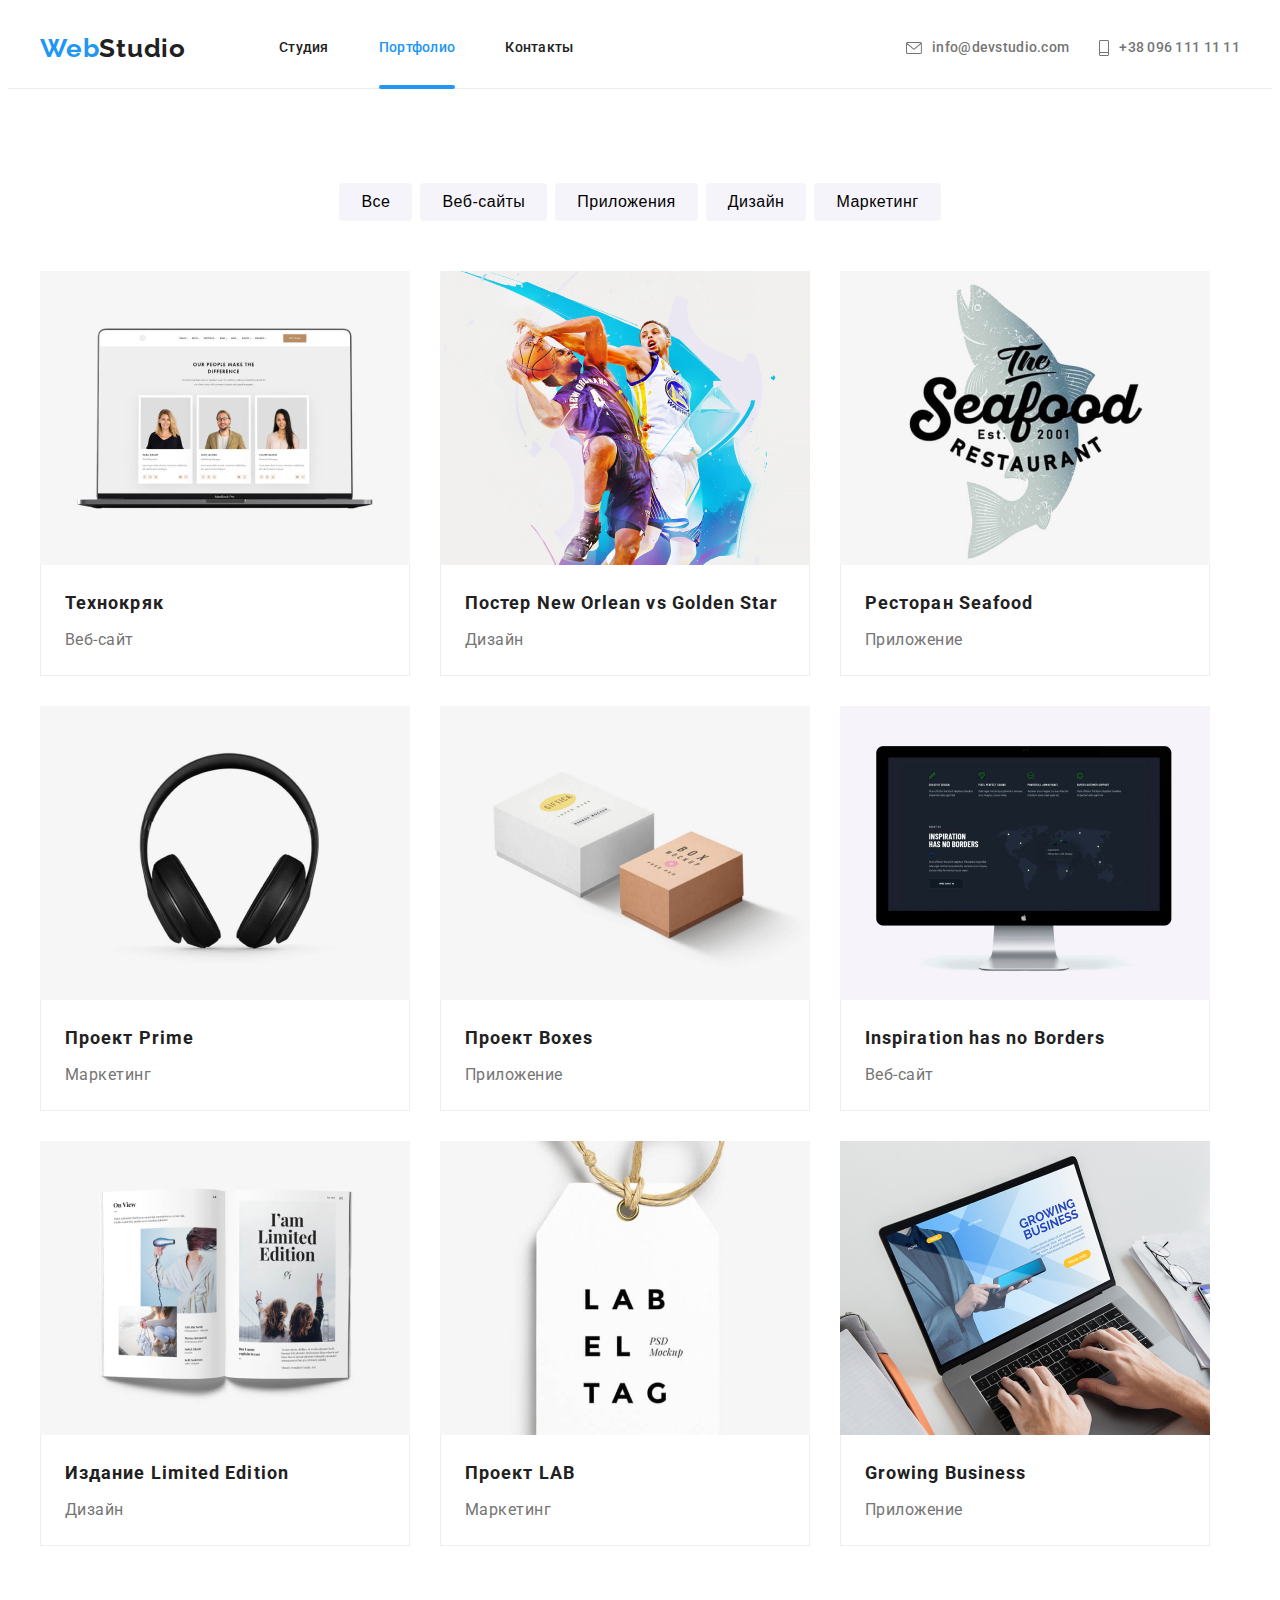
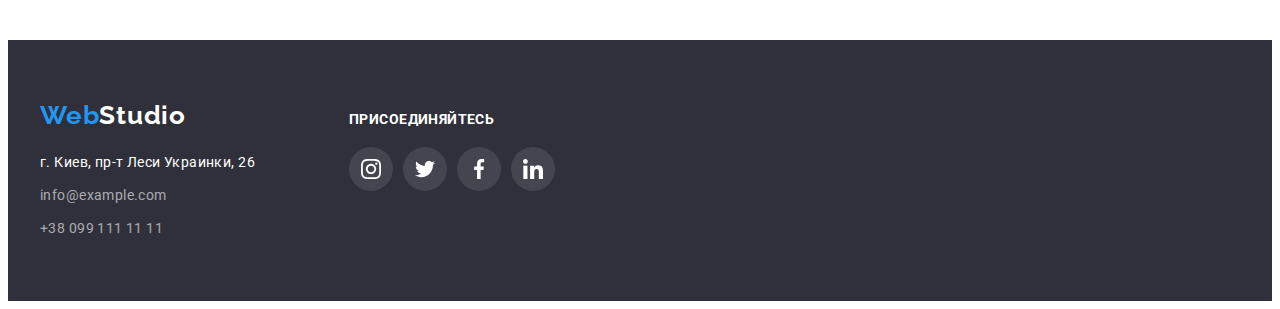
==== portfolio.html @ dc6cde02 "Initial commit" ====
<!DOCTYPE html>
<html lang="ru">
  <head>
    <meta charset="UTF-8" />
    <meta http-equiv="X-UA-Compatible" content="IE=edge" />
    <meta name="viewport" content="width=device-width, initial-scale=1.0" />
    <title>Портфолио</title>
    <link rel="preconnect" href="https://fonts.googleapis.com" />
    <link rel="preconnect" href="https://fonts.gstatic.com" crossorigin />
    <link
      href="https://fonts.googleapis.com/css2?family=Raleway:wght@700&family=Roboto:wght@400;500;700;900&display=swap"
      rel="stylesheet"
    />
    <link
      rel="stylesheet"
      href="https://cdnjs.cloudflare.com/ajax/libs/modern-normalize/1.1.0/modern-normalize.min.css"
      integrity="sha512-wpPYUAdjBVSE4KJnH1VR1HeZfpl1ub8YT/NKx4PuQ5NmX2tKuGu6U/JRp5y+Y8XG2tV+wKQpNHVUX03MfMFn9Q=="
      crossorigin="anonymous"
      referrerpolicy="no-referrer"
    />
    <link rel="stylesheet" href="./css/styles.css" />
  </head>
  <body>
    <header class="page-header">
      <div class="container header-container">
        <a class="logo-link-blue link" href="./index.html" lang="en"
          >Web<span class="logo-link-black">Studio</span></a
        >
        <nav class="navigation">
          <ul class="menu list">
            <li class="menu-item">
              <a class="menu-link link" href="./index.html">Студия</a>
            </li>
            <li class="menu-item">
              <a class="menu-link current link" href="./portfolio.html">Портфолио</a>
            </li>
            <li class="menu-item">
              <a class="menu-link link" href="">Контакты</a>
            </li>
          </ul>
        </nav>
        <ul class="header-mailphone list">
          <li class="header-mailphone-item">
            <a class="menu-link mailtel link" href="mailto:info@devstudio.com">
              <svg class="header-logo-mail-img">
                <use href="./images/sprite.svg#icon-envelope-hover"></use>
              </svg>
              info@devstudio.com
            </a>
          </li>
          <li class="">
            <a class="menu-link mailtel link" href="tel:380961111111">
              <svg class="header-logo-mobile-img">
                <use href="./images/sprite.svg#icon-Mobile"></use>
              </svg>
              +38 096 111 11 11
            </a>
          </li>
        </ul>
      </div>
    </header>
    <main>
      <section class="main-section">
        <div class="container">
          <ul class="section-list list">
            <li class="section-list-item">
              <button class="modal-btns" type="button">Все</button>
            </li>
            <li class="section-list-item">
              <button class="modal-btns" type="button">Веб-сайты</button>
            </li>
            <li class="section-list-item">
              <button class="modal-btns" type="button">Приложения</button>
            </li>
            <li class="section-list-item">
              <button class="modal-btns" type="button">Дизайн</button>
            </li>
            <li class="section-list-item">
              <button class="modal-btns" type="button">Маркетинг</button>
            </li>
          </ul>
          <ul class="projects list">
            <li class="projects-item">
              <a class="projects-item-link link" href="">
                <div class="projects-item-box">
                  <img src="./images/portfolio/img.jpg" alt="технокряк" width="370" height="294" />
                  <div class="projects-item-overlay">
                    <p class="projects-item-p">
                      Ресурс предлагает комплексные предложения с разным уровнем функционала и
                      сервисов. Все это позволит посетителю получить исчерпывающие сведения о
                      компании или частном лице.
                    </p>
                  </div>
                </div>
                <div class="projectsUF">
                  <h3 class="projects-name">Технокряк</h3>
                  <p class="projects-discription">Веб-сайт</p>
                </div>
              </a>
            </li>
            <li class="projects-item">
              <a class="projects-item-link link" href="">
                <div class="projects-item-box">
                  <img
                    src="./images/portfolio/img-1.jpg"
                    alt="постер баскетбол"
                    width="370"
                    height="294"
                  />
                  <div class="projects-item-overlay">
                    <p class="projects-item-p">
                      Ресурс предлагает комплексные предложения с разным уровнем функционала и
                      сервисов. Все это позволит посетителю получить исчерпывающие сведения о
                      компании или частном лице.
                    </p>
                  </div>
                </div>
                <div class="projectsUF">
                  <h3 class="projects-name" lang="en">Постер New Orlean vs Golden Star</h3>
                  <p class="projects-discription">Дизайн</p>
                </div>
              </a>
            </li>
            <li class="projects-item">
              <a class="projects-item-link link" href="">
                <div class="projects-item-box">
                  <img src="./images/portfolio/img-2.jpg" alt="ресторан" width="370" height="294" />
                  <div class="projects-item-overlay">
                    <p class="projects-item-p">
                      Ресурс предлагает комплексные предложения с разным уровнем функционала и
                      сервисов. Все это позволит посетителю получить исчерпывающие сведения о
                      компании или частном лице.
                    </p>
                  </div>
                </div>
                <div class="projectsUF">
                  <h3 class="projects-name" lang="en">Ресторан Seafood</h3>
                  <p class="projects-discription">Приложение</p>
                </div>
              </a>
            </li>
            <li class="projects-item">
              <a class="projects-item-link link" href="">
                <div class="projects-item-box">
                  <img
                    src="./images/portfolio/img-3.jpg"
                    alt="проект прайм"
                    width="370"
                    height="294"
                  />
                  <div class="projects-item-overlay">
                    <p class="projects-item-p">
                      Ресурс предлагает комплексные предложения с разным уровнем функционала и
                      сервисов. Все это позволит посетителю получить исчерпывающие сведения о
                      компании или частном лице.
                    </p>
                  </div>
                </div>
                <div class="projectsUF">
                  <h3 class="projects-name" lang="en">Проект Prime</h3>
                  <p class="projects-discription">Маркетинг</p>
                </div>
              </a>
            </li>
            <li class="projects-item">
              <a class="projects-item-link link" href="">
                <div class="projects-item-box">
                  <img
                    src="./images/portfolio/img-4.jpg"
                    alt="проект боксис"
                    width="370"
                    height="294"
                  />
                  <div class="projects-item-overlay">
                    <p class="projects-item-p">
                      Ресурс предлагает комплексные предложения с разным уровнем функционала и
                      сервисов. Все это позволит посетителю получить исчерпывающие сведения о
                      компании или частном лице.
                    </p>
                  </div>
                </div>
                <div class="projectsUF">
                  <h3 class="projects-name" lang="en">Проект Boxes</h3>
                  <p class="projects-discription">Приложение</p>
                </div>
              </a>
            </li>
            <li class="projects-item">
              <a class="projects-item-link link" href="">
                <div class="projects-item-box">
                  <img
                    src="./images/portfolio/img-5.jpg"
                    alt="инспиратион"
                    width="370"
                    height="294"
                  />
                  <div class="projects-item-overlay">
                    <p class="projects-item-p">
                      Ресурс предлагает комплексные предложения с разным уровнем функционала и
                      сервисов. Все это позволит посетителю получить исчерпывающие сведения о
                      компании или частном лице.
                    </p>
                  </div>
                </div>
                <div class="projectsUF">
                  <h3 class="projects-name" lang="en">Inspiration has no Borders</h3>
                  <p class="projects-discription">Веб-сайт</p>
                </div>
              </a>
            </li>
            <li class="projects-item">
              <a class="projects-item-link link" href="">
                <div class="projects-item-box">
                  <img src="./images/portfolio/img-6.jpg" alt="издание" width="370" height="294" />
                  <div class="projects-item-overlay">
                    <p class="projects-item-p">
                      Ресурс предлагает комплексные предложения с разным уровнем функционала и
                      сервисов. Все это позволит посетителю получить исчерпывающие сведения о
                      компании или частном лице.
                    </p>
                  </div>
                </div>
                <div class="projectsUF">
                  <h3 class="projects-name" lang="en">Издание Limited Edition</h3>
                  <p class="projects-discription">Дизайн</p>
                </div>
              </a>
            </li>
            <li class="projects-item">
              <a class="projects-item-link link" href="">
                <div class="projects-item-box">
                  <img
                    src="./images/portfolio/img-7.jpg"
                    alt="проект лаб"
                    width="370"
                    height="294"
                  />
                  <div class="projects-item-overlay">
                    <p class="projects-item-p">
                      Ресурс предлагает комплексные предложения с разным уровнем функционала и
                      сервисов. Все это позволит посетителю получить исчерпывающие сведения о
                      компании или частном лице.
                    </p>
                  </div>
                </div>
                <div class="projectsUF">
                  <h3 class="projects-name" lang="en">Проект LAB</h3>
                  <p class="projects-discription">Маркетинг</p>
                </div>
              </a>
            </li>
            <li class="projects-item">
              <a class="projects-item-link link" href="">
                <div class="projects-item-box">
                  <img
                    src="./images/portfolio/img-8.jpg"
                    alt="гроуинг бизнес"
                    width="370"
                    height="294"
                  />
                  <div class="projects-item-overlay">
                    <p class="projects-item-p">
                      Ресурс предлагает комплексные предложения с разным уровнем функционала и
                      сервисов. Все это позволит посетителю получить исчерпывающие сведения о
                      компании или частном лице.
                    </p>
                  </div>
                </div>
                <div class="projectsUF">
                  <h3 class="projects-name" lang="en">Growing Business</h3>
                  <p class="projects-discription">Приложение</p>
                </div>
              </a>
            </li>
          </ul>
        </div>
      </section>
    </main>
    <footer class="footer">
      <div class="container footer-container">
        <div>
          <a class="logo-link-blue link" href="./index.html" lang="en"
            >Web<span class="logo-link-white">Studio</span></a
          >
          <address class="address">
            <p class="adress-list-link geo">г. Киев, пр-т Леси Украинки, 26</p>
            <ul class="adress-list list">
              <li class="adress-list-item">
                <a class="adress-list-link link" href="mailto:info@example.com">info@example.com</a>
              </li>
              <li class="adress-list-item">
                <a class="adress-list-link link" href="tel:+380991111111">+38 099 111 11 11</a>
              </li>
            </ul>
          </address>
        </div>
        <div class="join-container">
          <p class="join-container-title">присоединяйтесь</p>
          <ul class="social-list list">
            <li class="social-list-item">
              <a href="" class="social-list-link social-list-footer-link">
                <svg class="social-list-icon-footer" width="20px" height="20px">
                  <use href="./images/sprite.svg#icon-instagram"></use>
                </svg>
              </a>
            </li>
            <li class="social-list-item">
              <a href="" class="social-list-link social-list-footer-link">
                <svg class="social-list-icon-footer" width="20px" height="20px">
                  <use href="./images/sprite.svg#icon-twitter"></use>
                </svg>
              </a>
            </li>
            <li class="social-list-item">
              <a href="" class="social-list-link social-list-footer-link">
                <svg class="social-list-icon-footer" width="20px" height="20px">
                  <use href="./images/sprite.svg#icon-facebook"></use>
                </svg>
              </a>
            </li>
            <li class="social-list-item">
              <a href="" class="social-list-link social-list-footer-link">
                <svg class="social-list-icon-footer" width="20px" height="20px">
                  <use href="./images/sprite.svg#icon-linkedin"></use>
                </svg>
              </a>
            </li>
          </ul>
        </div>
      </div>
    </footer>
  </body>
</html>
---- css/styles.css ----
:root {
  --primary-font-family: "Roboto", sans-serif;
  --secondary-font-family: "Raleway", sans-serif;
  --accent-color: #188ce8;
  --secondary-color: #2196f3;
}
h1,
h2,
h3,
h4,
h5,
h6,
p {
  margin-top: 0;
  margin-bottom: 0;
}
ul {
  margin-top: 0;
  margin-bottom: 0;
  padding-left: 0;
}
img {
  display: block;
}
.link {
  text-decoration: none;
}
.list {
  list-style: none;
}
body {
  font-family: var(--primary-font-family);
  color: #212121;
}
.container {
  width: 1200px;
  padding-left: 15px;
  padding-right: 15px;
  margin-left: auto;
  margin-right: auto;
}
/* =========================HEADER========================= */
.page-header {
  background: #ffffff;
  border-bottom: 1px solid #ececec;
}
.header-container {
  display: flex;
  align-items: center;
  justify-content: space-between;
}
.navigation {
  display: flex;
  align-items: center;
}
.menu {
  display: flex;
  padding-top: 32px;
  padding-bottom: 32px;
}
.menu-item {
  display: block;
  position: relative;
}
.menu-item:not(:last-child) {
  margin-right: 50px;
}
.header-mailphone {
  display: flex;
  margin-left: auto;
}
.header-mailphone-item {
  margin-right: 30px;
  display: flex;
  align-items: center;
}
.logo-link-blue {
  font-family: var(--secondary-font-family);
  font-weight: 700;
  font-size: 26px;
  line-height: 1.19;
  letter-spacing: 0.03em;
  color: var(--secondary-color);
  margin-right: 93px;
}
.logo-link-white {
  color: #ffffff;
}
.logo-link-black {
  color: #212121;
}
.menu-link {
  display: flex;
  font-weight: 500;
  font-size: 14px;
  line-height: 1.14;
  letter-spacing: 0.02em;
  color: inherit;
  margin-left: auto;
  transition: color 250ms cubic-bezier(0.4, 0, 0.2, 1);
}
.menu-link:hover,
.menu-link:focus {
  color: var(--secondary-color);
}
.current {
  color: var(--secondary-color);
}
.current::after {
  position: absolute;
  left: 0;
  top: 45px;
  content:'';
  width: 100%;  
  height: 4px;
  background: #2196F3;
  border-radius: 2px;
}
.mailtel {
  color: #757575;
}
.header-logo-mail-img {
  width: 16px;
  height: 12px;
  margin-right: 10px;
  fill: #757575;
  margin-top: 2px;
  transition: fill 250ms cubic-bezier(0.4, 0, 0.2, 1);
}
.header-logo-mobile-img {
  width: 10px;
  height: 16px;
  margin-right: 10px;
  fill: #757575;
  transition: fill 250ms cubic-bezier(0.4, 0, 0.2, 1);
}
.menu-link:hover .header-logo-mail-img,
.menu-link:focus .header-logo-mail-img {
  fill: var(--secondary-color);
}
.menu-link:hover .header-logo-mobile-img,
.menu-link:focus .header-logo-mobile-img {
  fill: var(--secondary-color);
}
/* =========================MAIN (HERO)========================= */
.hero {
  max-width: 1600px;
  margin-left: auto;
  margin-right: auto;
  padding-top: 200px;
  padding-bottom: 200px;
  text-align: center;
  background-image: linear-gradient(
      rgba(47, 48, 58, 0.4),
      rgba(47, 48, 58, 0.4)
    ),
    url(../images/hero\ background.jpg);
  background-size: cover;
}
.headline {
  width: 696px;
  font-weight: 900;
  font-size: 44px;
  line-height: 1.36;
  text-transform: uppercase;
  color: #ffffff;
  letter-spacing: 0.06em;
  margin-bottom: 30px;
  margin-left: auto;
  margin-right: auto;
}
.modal-btn {
  font-weight: 700;
  font-size: 16px;
  line-height: 1.875;
  letter-spacing: 0.06em;
  color: #ffffff;
  background: var(--secondary-color);
  cursor: pointer;
  box-shadow: 0px 4px 4px rgba(0, 0, 0, 0.15);
  border-radius: 4px;
  padding: 10px 32px;
  transition: background 250ms cubic-bezier(0.4, 0, 0.2, 1);
}
.modal-btn:hover,
.modal-btn:focus {
  background: var(--accent-color);
}
/* =========================MAIN (ABOUT US)========================= */
.aboutus {
  padding-top: 94px;
  padding-bottom: 94px;
}
.aboutus-list {
  display: flex;
  align-items: center;
}
.aboutus-list-item:not(:last-child) {
  margin-right: 30px;
}
.aboutus-list-item {
  width: 270px;
}
.aboutus-titles {
  font-weight: 700;
  font-size: 14px;
  line-height: 1.14;
  letter-spacing: 0.03em;
  text-transform: uppercase;
  margin-bottom: 10px;
}
.aboutus-suptitles {
  font-weight: 400;
  font-size: 14px;
  line-height: 1.71;
  letter-spacing: 0.03em;
  color: #757575;
}
.aboutus-container {
  width: 270px;
  height: 120px;
  background: #f5f4fa;
  border-radius: 4px;
  display: flex;
  justify-content: center;
  align-items: center;
  margin-bottom: 30px;
}
.aboutus-container-img {
  width: 70px;
  height: 70px;
}
/* =========================MAIN (WHAT WE DO)========================= */
.whatwedo {
  padding-bottom: 94px;
  text-align: center;
}
.whatwedo-list {
  display: flex;
  align-items: center;
}
.whatwedo-item {
  position: relative;
}
.whatwedo-item:not(:last-child) {
  margin-right: 30px;
}
.h2titles {
  font-weight: 700;
  font-size: 36px;
  line-height: 1.16;
  letter-spacing: 0.03em;
  margin-bottom: 50px;
}
.whatwedo-img-discription {
  font-weight: 700;
  font-size: 14px;
  line-height: 16px;
  letter-spacing: 0.03em;
  text-transform: uppercase;
  color: #FFFFFF;
  display: flex;
  align-items: center;
  justify-content: center;
  width: 370px;
  height: 70px;
  background: rgba(47, 48, 58, 0.8);
  position: absolute;
  left: 0;
  bottom: 0;
}
/* =========================MAIN (OUR TEAM)========================= */
.ourteam {
  background: #f5f4fa;
  text-align: center;
  padding-top: 94px;
  padding-bottom: 94px;
}
.ourteam-list {
  display: flex;
}
.ourteam-item {
  background: #ffffff;
  box-shadow: 0px 1px 3px rgba(0, 0, 0, 0.12), 0px 1px 1px rgba(0, 0, 0, 0.14),
    0px 2px 1px rgba(0, 0, 0, 0.2);
  border-radius: 0px 0px 4px 4px;
}
.ourteam-item:not(:last-child) {
  margin-right: 30px;
}
.teamsmember {
  padding: 30px 20px;
}
.ourteam-names {
  font-weight: 500;
  font-size: 16px;
  line-height: 1.18;
  letter-spacing: 0.03em;
  margin-bottom: 10px;
}
.ourteam-jobposition {
  font-weight: 400;
  font-size: 16px;
  line-height: 1.18;
  letter-spacing: 0.03em;
  color: #757575;
  margin-bottom: 16px;
}
.social-list {
  display: flex;
  align-items: center;
  justify-content: center;
}
.social-list-link {
  display: flex;
  justify-content: center;
  align-items: center;
  width: 44px;
  height: 44px;
  border-radius: 50%;
  transition: background-color 250ms cubic-bezier(0.4, 0, 0.2, 1); 
}
.social-list-item:not(:last-child) {
  margin-right: 10px;
}
.social-list-link:hover,
.social-list-link:focus {
  background-color: var(--secondary-color);
}
.social-list-icon {
  fill: #afb1b8;
  transition: fill 250ms cubic-bezier(0.4, 0, 0.2, 1);
}
.social-list-link:hover .social-list-icon,
.social-list-link:focus .social-list-icon {
  fill: #f5f4fa;
}
/* =========================OUR CLIENTS========================= */
.ourclients {
  padding-top: 94px;
  padding-bottom: 94px;
  text-align: center;
}
.ourclients-list {
  display: flex;
  justify-content: center;
}
.ourclients-list-item:not(:last-child) {
  margin-right: 30px;
}
.ourclients-list-item-box {
  width: 170px;
  height: 92px;
  border: 1px solid #afb1b8;
  border-radius: 4px;
  display: flex;
  justify-content: center;
  align-items: center;
  transition: border-color 250ms cubic-bezier(0.4, 0, 0.2, 1);
}
.ourclients-list-item-box:hover,
.ourclients-list-item-box:focus {
  border-color: var(--secondary-color);
}
.ourclients-list-item-box-icon {
  fill: #afb1b8;
  transition: fill 250ms cubic-bezier(0.4, 0, 0.2, 1);
}
.ourclients-list-item-box:hover .ourclients-list-item-box-icon,
.ourclients-list-item-box:focus .ourclients-list-item-box-icon {
  fill: var(--secondary-color);
}
/* =========================FOOTER========================= */
.footer {
  background: #2f303a;
  padding-top: 60px;
  padding-bottom: 60px;
}
.address {
  margin-top: 20px;
}
.adress-list-link {
  font-style: normal;
  font-weight: 400;
  font-size: 14px;
  line-height: 1.71;
  letter-spacing: 0.03em;
  color: rgba(255, 255, 255, 0.6);
}
.geo {
  color: #ffffff;
  margin-bottom: 9px;
}
.adress-list-item:not(:last-child) {
  margin-bottom: 9px;
}
.join-container-title {
  font-weight: 700;
  font-size: 14px;
  line-height: 16px;
  letter-spacing: 0.03em;
  text-transform: uppercase;
  color: #ffffff;
  margin-bottom: 20px;
}
.footer-container {
  display: flex;
  align-items: baseline;
}
.join-container {
  margin-left: 70px;
}
.social-list-footer-link {
  fill: #ffffff;
  background: rgba(255, 255, 255, 0.1);
}
/* =========================BACKDROP========================= */
.backdrop {
  position: fixed;
  top: 0;
  left: 0;
  width: 100%;
  height: 100%;
  background: rgba(0, 0, 0, 0.2);
  transition: opacity 250ms cubic-bezier(0.4, 0, 0.2, 1), visibility 250ms cubic-bezier(0.4, 0, 0.2, 1)  ;
}
.modal {
  position: absolute;
  top: 50%;
  left: 50%;
  transform: translate(-50%, -50%);
  width: 528px;
  height: 581px;
  background: #FFFFFF;
  box-shadow: 0px 1px 3px rgba(0, 0, 0, 0.12), 0px 1px 1px rgba(0, 0, 0, 0.14), 0px 2px 1px rgba(0, 0, 0, 0.2);
  border-radius: 4px;
}
.modal-close-btn {
  position: absolute;
  top: 8px;
  right: 8px;
  display: flex;
  align-items: center;
  justify-content: center;
  width: 30px;
  height: 30px;
  border-radius: 50%;
  background: #FFFFFF;
  border: 1px solid rgba(0, 0, 0, 0.1);
  cursor: pointer;
  padding: 0;
}
.backdrop.is-hidden {
  opacity: 0;
  visibility: hidden;
  pointer-events: none;
}
/* =========================PORTFOLIO========================= */
.main-section {
  padding-top: 94px;
  padding-bottom: 94px;
}
.section-list {
  display: flex;
  justify-content: center;
  margin-bottom: 50px;
}
.section-list-item:not(:last-child) {
  margin-right: 8px;
}
.modal-btns {
  font-weight: 500;
  font-size: 16px;
  line-height: 1.625;
  letter-spacing: 0.03em;
  cursor: pointer;
  background: #f5f4fa;
  border: none;
  border-radius: 4px;
  padding: 6px 22px;
  transition: background 250ms cubic-bezier(0.4, 0, 0.2, 1), color 250ms cubic-bezier(0.4, 0, 0.2, 1), box-shadow 250ms cubic-bezier(0.4, 0, 0.2, 1) ;
}
.modal-btns:hover,
.modal-btns:focus {
  background: var(--secondary-color);
  color: #ffffff;
  box-shadow: 0px 3px 1px rgba(0, 0, 0, 0.1), 0px 1px 2px rgba(0, 0, 0, 0.08),
    0px 2px 2px rgba(0, 0, 0, 0.12);
}
.projects {
  display: flex;
  flex-wrap: wrap;
  margin-top: -30px;
}
.projects-item {
  background: #ffffff;
  margin-top: 30px;
}
.projects-item:not(:nth-child(3n)) {
  margin-right: 30px;
}
.projectsUF {
  padding: 20px 24px;
  border: 1px solid #eeeeee;
  border-top: none;
}
.projects-name {
  font-weight: 700;
  font-size: 18px;
  line-height: 2;
  letter-spacing: 0.06em;
  margin-bottom: 4px;
}
.projects-discription {
  font-weight: 400;
  font-size: 16px;
  line-height: 1.875;
  letter-spacing: 0.03em;
  color: #757575;
}
.projects-item-link {
  display: block;
  font-style: normal;
  color: inherit;
  transition: box-shadow 250ms cubic-bezier(0.4, 0, 0.2, 1);
}
.projects-item-link:hover,
.projects-item-link:focus {
    box-shadow: 0px 1px 1px rgba(0, 0, 0, 0.12), 0px 4px 4px rgba(0, 0, 0, 0.06),
        1px 4px 6px rgba(0, 0, 0, 0.16);
}
.projects-item-box {
  position: relative;
  overflow: hidden;
}
.projects-item-overlay {
  position: absolute;
  display: flex;
  align-items: center;
  justify-content: center;
  top: 0;
  left: 0;
  width: 100%;
  height: 100%;
  background: rgba(33, 150, 243, 0.9);
  padding: 63px 24px;
  transform: translateY(100%);
  transition: transform 250ms cubic-bezier(0.4, 0, 0.2, 1);
}
.projects-item-p {
  font-weight: 400;
  font-size: 18px;
  line-height: 1.56;
  letter-spacing: 0.03em;
  color: #FFFFFF;
}
.projects-item-link:hover .projects-item-overlay,
.projects-item-link:focus .projects-item-overlay {
  transform: translateY(0%);
}
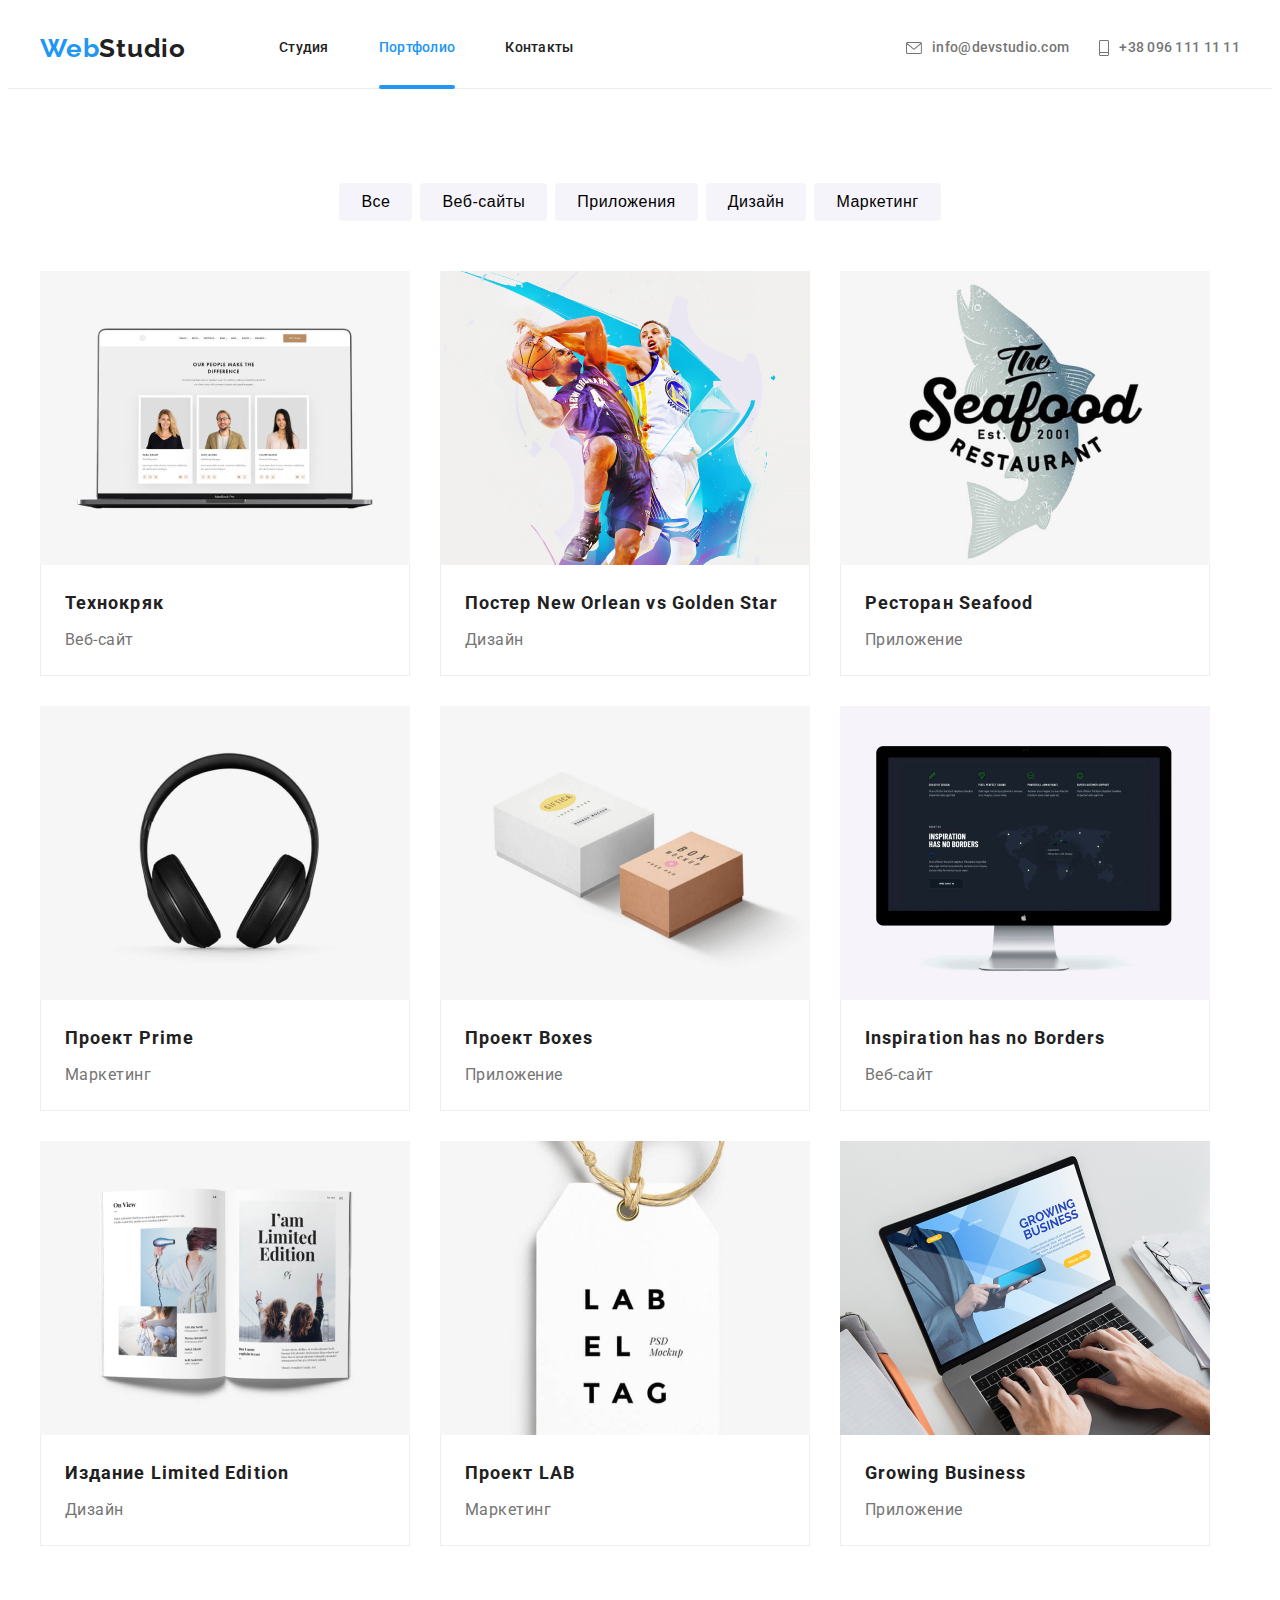
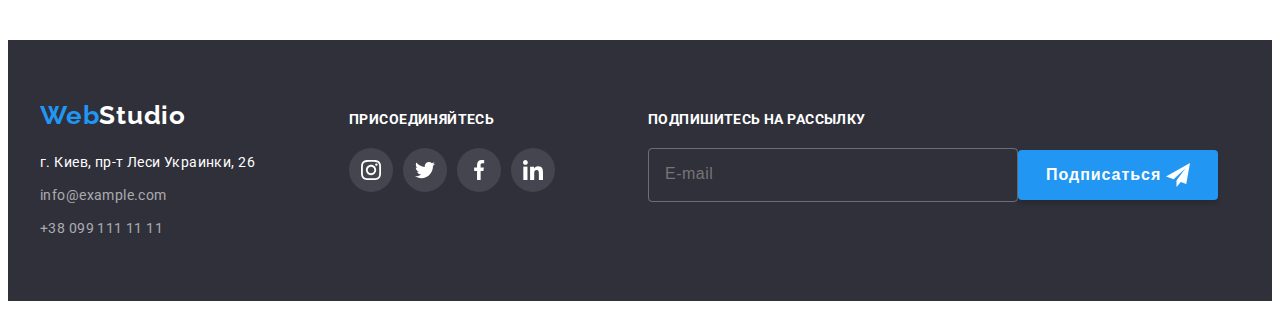
==== commit 5f2d770a: "Initial commit" ====
--- a/portfolio.html
+++ b/portfolio.html
@@ -327,6 +327,20 @@
             </li>
           </ul>
         </div>
+        <div class="sub-container">
+          <p class="sub-title">Подпишитесь на рассылку</p>
+          <form class="sub-list">
+            <input class="sub-input" type="email" placeholder="E-mail" />
+            <button class="sub-btn" type="submit">
+              <div class="sub-btn-wrapper">
+                <span class="sub-btn-text">Подписаться</span>
+                <svg class="sub-icon" width="24px" height="24px">
+                  <use href="./images/sprite.svg#sub-icon"></use>
+                </svg>
+              </div>
+            </button>
+          </form>
+        </div>
       </div>
     </footer>
   </body>
--- a/css/styles.css
+++ b/css/styles.css
@@ -1,6 +1,6 @@
 :root {
-  --primary-font-family: "Roboto", sans-serif;
-  --secondary-font-family: "Raleway", sans-serif;
+  --primary-font-family: 'Roboto', sans-serif;
+  --secondary-font-family: 'Raleway', sans-serif;
   --accent-color: #188ce8;
   --secondary-color: #2196f3;
 }
@@ -39,6 +39,18 @@
   margin-left: auto;
   margin-right: auto;
 }
+.visually-hidden {
+  position: absolute;
+  width: 1px;
+  height: 1px;
+  margin: -1px;
+  border: 0;
+  padding: 0;
+  white-space: nowrap;
+  clip-path: inset(100%);
+  clip: rect(0 0 0 0);
+  overflow: hidden;
+}
 /* =========================HEADER========================= */
 .page-header {
   background: #ffffff;
@@ -110,10 +122,10 @@
   position: absolute;
   left: 0;
   top: 45px;
-  content:'';
-  width: 100%;  
+  content: '';
+  width: 100%;
   height: 4px;
-  background: #2196F3;
+  background: var(--secondary-color);
   border-radius: 2px;
 }
 .mailtel {
@@ -150,10 +162,7 @@
   padding-top: 200px;
   padding-bottom: 200px;
   text-align: center;
-  background-image: linear-gradient(
-      rgba(47, 48, 58, 0.4),
-      rgba(47, 48, 58, 0.4)
-    ),
+  background-image: linear-gradient(rgba(47, 48, 58, 0.4), rgba(47, 48, 58, 0.4)),
     url(../images/hero\ background.jpg);
   background-size: cover;
 }
@@ -179,6 +188,7 @@
   cursor: pointer;
   box-shadow: 0px 4px 4px rgba(0, 0, 0, 0.15);
   border-radius: 4px;
+  border: none;
   padding: 10px 32px;
   transition: background 250ms cubic-bezier(0.4, 0, 0.2, 1);
 }
@@ -258,7 +268,7 @@
   line-height: 16px;
   letter-spacing: 0.03em;
   text-transform: uppercase;
-  color: #FFFFFF;
+  color: #ffffff;
   display: flex;
   align-items: center;
   justify-content: center;
@@ -318,7 +328,7 @@
   width: 44px;
   height: 44px;
   border-radius: 50%;
-  transition: background-color 250ms cubic-bezier(0.4, 0, 0.2, 1); 
+  transition: background-color 250ms cubic-bezier(0.4, 0, 0.2, 1);
 }
 .social-list-item:not(:last-child) {
   margin-right: 10px;
@@ -397,7 +407,7 @@
 .join-container-title {
   font-weight: 700;
   font-size: 14px;
-  line-height: 16px;
+  line-height: 1.14;
   letter-spacing: 0.03em;
   text-transform: uppercase;
   color: #ffffff;
@@ -409,10 +419,67 @@
 }
 .join-container {
   margin-left: 70px;
+  margin-right: 93px;
 }
 .social-list-footer-link {
   fill: #ffffff;
   background: rgba(255, 255, 255, 0.1);
+}
+.sub-container {
+  width: 570px;
+}
+.sub-title {
+  font-weight: 700;
+  font-size: 14px;
+  line-height: 1.14;
+  letter-spacing: 0.03em;
+  text-transform: uppercase;
+  color: #ffffff;
+  margin-bottom: 20px;
+}
+.sub-list {
+  display:flex;
+  justify-content: space-between;
+}
+.sub-input {
+  width: 350px;
+  height: 50px;
+  border: 1px solid rgba(255, 255, 255, 0.3);
+  border-radius: 4px;
+  padding-left: 16px;
+  background-color: transparent;
+  color: #ffffff;
+}
+.sub-input::placeholder {
+  font-size: 16px;
+  line-height: 1.25;
+  letter-spacing: 0.03em;
+}
+.sub-btn {
+  width: 200px;
+  height: 50px;
+  align-self: center;
+  font-weight: 700;
+  font-size: 16px;
+  line-height: 1.875;
+  letter-spacing: 0.06em;
+  color: #ffffff;
+  background: var(--secondary-color);
+  cursor: pointer;
+  box-shadow: 0px 4px 4px rgba(0, 0, 0, 0.15);
+  border-radius: 4px;
+  border: none;
+  padding: 10px 28px;
+  transition: background 250ms cubic-bezier(0.4, 0, 0.2, 1);
+}
+.sub-btn:hover,
+.sub-btn:focus {
+  background: var(--accent-color);
+}
+.sub-btn-wrapper {
+  display:flex;
+  align-items: center;
+  justify-content: space-between;
 }
 /* =========================BACKDROP========================= */
 .backdrop {
@@ -422,7 +489,8 @@
   width: 100%;
   height: 100%;
   background: rgba(0, 0, 0, 0.2);
-  transition: opacity 250ms cubic-bezier(0.4, 0, 0.2, 1), visibility 250ms cubic-bezier(0.4, 0, 0.2, 1)  ;
+  transition: opacity 250ms cubic-bezier(0.4, 0, 0.2, 1),
+    visibility 250ms cubic-bezier(0.4, 0, 0.2, 1);
 }
 .modal {
   position: absolute;
@@ -431,9 +499,11 @@
   transform: translate(-50%, -50%);
   width: 528px;
   height: 581px;
-  background: #FFFFFF;
-  box-shadow: 0px 1px 3px rgba(0, 0, 0, 0.12), 0px 1px 1px rgba(0, 0, 0, 0.14), 0px 2px 1px rgba(0, 0, 0, 0.2);
-  border-radius: 4px;
+  background: #ffffff;
+  box-shadow: 0px 1px 3px rgba(0, 0, 0, 0.12), 0px 1px 1px rgba(0, 0, 0, 0.14),
+    0px 2px 1px rgba(0, 0, 0, 0.2);
+  border-radius: 4px;
+  padding: 40px 40px 28px 40px;
 }
 .modal-close-btn {
   position: absolute;
@@ -445,10 +515,17 @@
   width: 30px;
   height: 30px;
   border-radius: 50%;
-  background: #FFFFFF;
+  background: #ffffff;
   border: 1px solid rgba(0, 0, 0, 0.1);
   cursor: pointer;
   padding: 0;
+}
+.modal-close-btn:focus,
+.modal-close-btn:hover {
+  fill: var(--secondary-color);
+}
+.modal-close-btn-icon {
+  transition: fill 250ms cubic-bezier(0.4, 0, 0.2, 1);
 }
 .backdrop.is-hidden {
   opacity: 0;
@@ -478,7 +555,8 @@
   border: none;
   border-radius: 4px;
   padding: 6px 22px;
-  transition: background 250ms cubic-bezier(0.4, 0, 0.2, 1), color 250ms cubic-bezier(0.4, 0, 0.2, 1), box-shadow 250ms cubic-bezier(0.4, 0, 0.2, 1) ;
+  transition: background 250ms cubic-bezier(0.4, 0, 0.2, 1),
+    color 250ms cubic-bezier(0.4, 0, 0.2, 1), box-shadow 250ms cubic-bezier(0.4, 0, 0.2, 1);
 }
 .modal-btns:hover,
 .modal-btns:focus {
@@ -526,8 +604,8 @@
 }
 .projects-item-link:hover,
 .projects-item-link:focus {
-    box-shadow: 0px 1px 1px rgba(0, 0, 0, 0.12), 0px 4px 4px rgba(0, 0, 0, 0.06),
-        1px 4px 6px rgba(0, 0, 0, 0.16);
+  box-shadow: 0px 1px 1px rgba(0, 0, 0, 0.12), 0px 4px 4px rgba(0, 0, 0, 0.06),
+    1px 4px 6px rgba(0, 0, 0, 0.16);
 }
 .projects-item-box {
   position: relative;
@@ -552,9 +630,133 @@
   font-size: 18px;
   line-height: 1.56;
   letter-spacing: 0.03em;
-  color: #FFFFFF;
+  color: #ffffff;
 }
 .projects-item-link:hover .projects-item-overlay,
 .projects-item-link:focus .projects-item-overlay {
   transform: translateY(0%);
-}+}
+/* =========================FORM========================= */
+.form-value {
+  font-weight: 700;
+  font-size: 20px;
+  line-height: 1.15;
+  text-align: center;
+  letter-spacing: 0.03em;
+  color: #212121;
+  margin-bottom: 12px;
+}
+.form {
+  display: flex;
+  flex-direction: column;
+}
+.form-dis {
+  margin-bottom: 10px;
+}
+.form-dis-prompt {
+  font-weight: 400;
+  font-size: 12px;
+  line-height: 1.16;
+  letter-spacing: 0.01em;
+  color: #757575;
+}
+.form-input {
+  width: 100%;
+  height: 40px;
+  padding-left: 42px;
+  border: 1px solid rgba(33, 33, 33, 0.2);
+  border-radius: 4px;
+  margin-top: 4px;
+  cursor: pointer;
+  transition: border-color 250ms cubic-bezier(0.4, 0, 0.2, 1);
+}
+.form-input:focus {
+  outline: none;
+  border-color: var(--secondary-color);
+}
+.form-input:focus + .form-icon {
+  fill: var(--secondary-color);
+}
+.form-icon {
+  display: block;
+  position: absolute;
+  top: 50%;
+  left: 14px;
+  transform: translateY(-50%);
+  transition: fill 250ms cubic-bezier(0.4, 0, 0.2, 1);
+}
+.form-input-wrapper {
+  position: relative;
+}
+.form-text {
+  width: 100%;
+  height: 120px;
+  resize: none;
+  border: 1px solid rgba(33, 33, 33, 0.2);
+  border-radius: 4px;
+  padding: 12px 16px;
+  margin-top: 6px;
+  transition: border-color 250ms cubic-bezier(0.4, 0, 0.2, 1);
+}
+.form-text:focus {
+  outline: none;
+  border-color: #2196f3;
+}
+.form-text::placeholder {
+  font-weight: 400;
+  font-size: 14px;
+  line-height: 1.14;
+  letter-spacing: 0.01em;
+  color: rgba(117, 117, 117, 0.5);
+}
+.form-policy {
+  margin-bottom: 30px;
+  display: flex;
+  align-items: center;
+  font-weight: 400;
+  font-size: 14px;
+  line-height: 1.71;
+  letter-spacing: 0.03em;
+  color: #757575;
+}
+.form-checkbox:checked + .form-policy::before {
+  background-color: #2196f3;
+  background-image: url(../images/form-check.svg);
+  background-position: center;
+}
+.form-checkbox:focus + .form-policy::before {
+  outline: 1px solid #212121;
+}
+.form-policy::before {
+  content: '';
+  width: 14px;
+  height: 14px;
+  cursor: pointer;
+  border: 1px solid #212121;
+  margin-left: 12px;
+  margin-right: 8px;
+}
+.form-checkbox-link {
+  color: var(--secondary-color);
+}
+.form-btn {
+  align-self: center;
+  width: 200px;
+  height: 50px;
+  font-weight: 700;
+  font-size: 16px;
+  line-height: 1.875;
+  letter-spacing: 0.06em;
+  color: #ffffff;
+  background: var(--secondary-color);
+  cursor: pointer;
+  box-shadow: 0px 4px 4px rgba(0, 0, 0, 0.15);
+  border-radius: 4px;
+  border: none;
+  padding: 10px 32px;
+  transition: background 250ms cubic-bezier(0.4, 0, 0.2, 1);
+}
+.form-btn:hover,
+.form-btn:focus {
+  background: var(--accent-color);
+}
